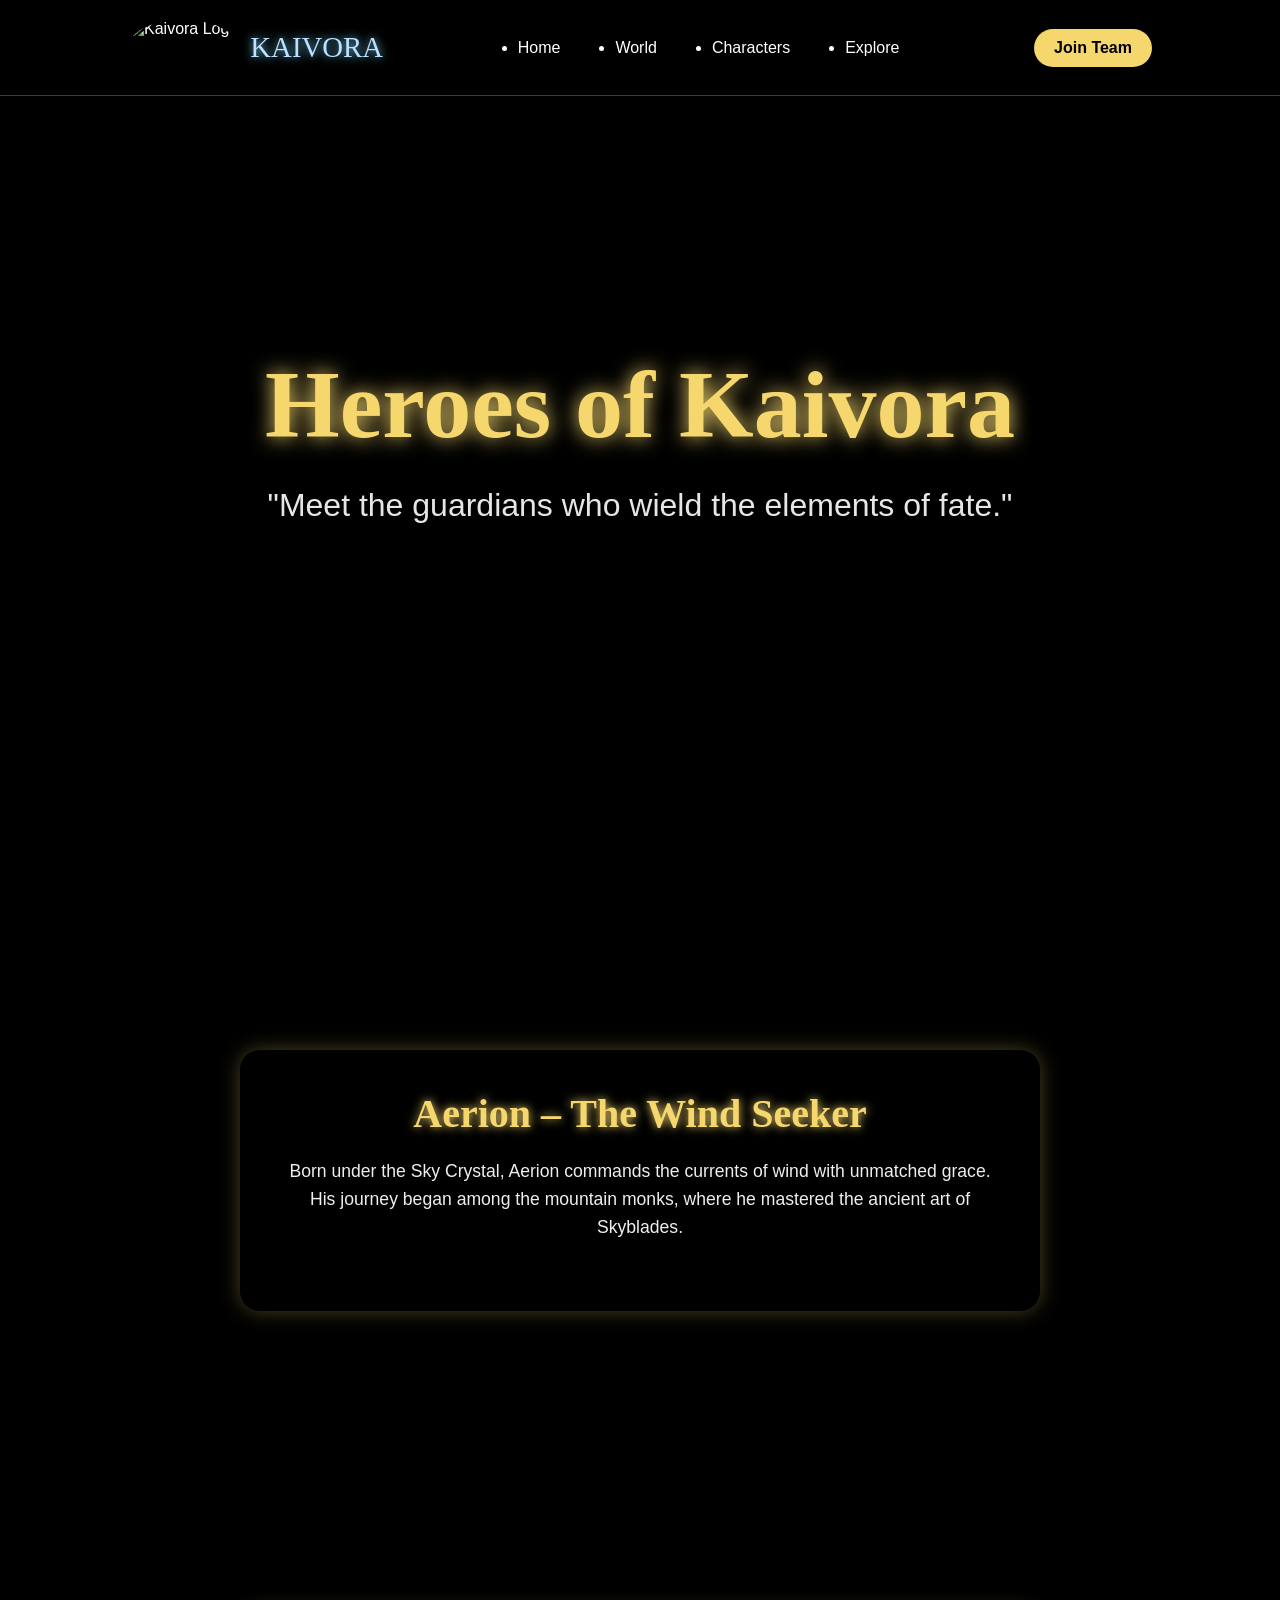
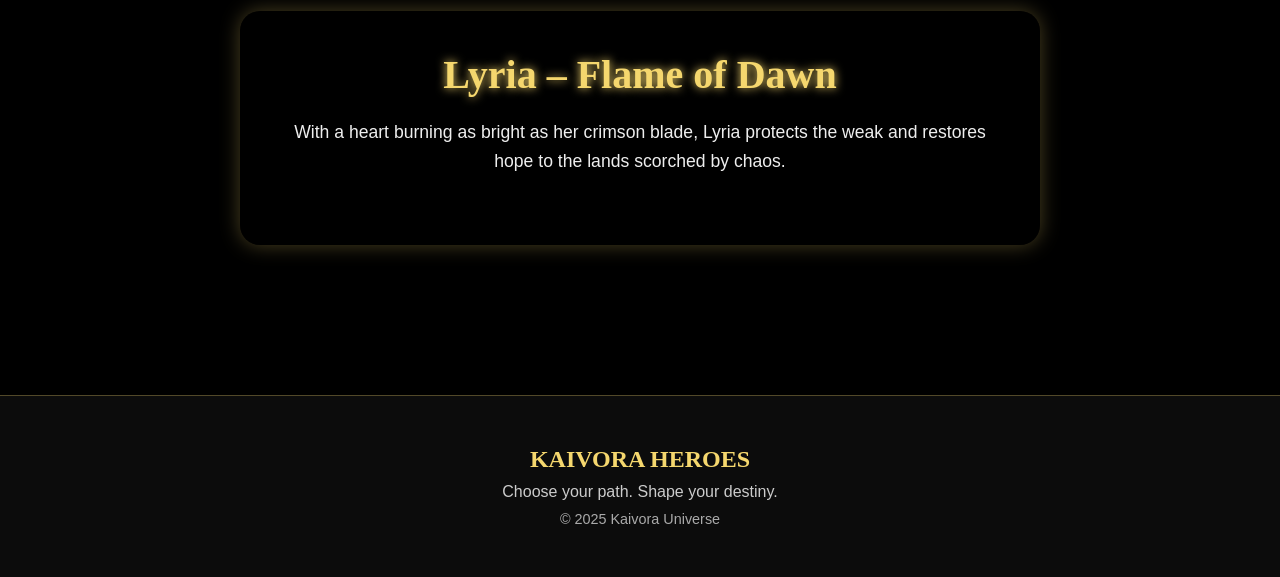
==== characters.html @ 28be4f79 "kaivora" ====
<!DOCTYPE html>
<html lang="en">
<head>
  <meta charset="UTF-8">
  <meta name="viewport" content="width=device-width, initial-scale=1.0">
  <title>Characters | Kaivora</title>
  <link rel="stylesheet" href="style.css">
</head>
<body>
  <header>
    <div class="logo">
      <img src="https://i.pinimg.com/1200x/09/67/33/096733968aed5289fad59ef4c59877d2.jpg" alt="Kaivora Logo">
      <span>KAIVORA</span>
  
    </div>
    <nav>
      <ul class="nav-links">
        <li><a href="index.html">Home</a></li>
        <li><a href="world.html">World</a></li>
        <li><a href="characters.html" class="active">Characters</a></li>
        <li><a href="explore.html">Explore</a></li>
      </ul>
    </nav>
    <a href="#" class="play-btn">Join Team</a>
  </header>

  <section class="hero" style="background-image: url('https://i.pinimg.com/1200x/f7/b3/f5/f7b3f5a75e510a4bb0f963c2d97c2c30.jpg');">
    <div class="hero-content">
      <h1 class="title">Heroes of Kaivora</h1>
      <p class="subtitle">"Meet the guardians who wield the elements of fate."</p>
    </div>
  </section>

  <section style="background-image: url('https://i.pinimg.com/originals/52/7b/41/527b41d9aeb4032d177bcb3b3ce8577a.jpg');">
    <div class="content">
      <h2>Aerion – The Wind Seeker</h2>
      <p>Born under the Sky Crystal, Aerion commands the currents of wind with unmatched grace. His journey began among the mountain monks, where he mastered the ancient art of Skyblades.</p>
    </div>
  </section>

  <section style="background-image: url('https://i.pinimg.com/1200x/1d/4f/17/1d4f173dfb5dc541ad2e26f76b04d3b4.jpg');">
    <div class="content">
      <h2>Lyria – Flame of Dawn</h2>
      <p>With a heart burning as bright as her crimson blade, Lyria protects the weak and restores hope to the lands scorched by chaos.</p>
    </div>
  </section>

  <footer>
    <h2>KAIVORA HEROES</h2>
    <p>Choose your path. Shape your destiny.</p>
    <div class="copy">© 2025 Kaivora Universe</div>
  </footer>
</body>
</html>
---- style.css ----
* {
  margin: 0;
  padding: 0;
  box-sizing: border-box;
}

body {
  font-family: Arial, Helvetica, sans-serif;
  background-color: #000;
  color: white;
  overflow-x: hidden;
}

/* ==== HEADER ==== */
header {
  position: fixed;
  top: 0;
  width: 100%;
  padding: 20px 10%;
  display: flex;
  justify-content: space-between;
  align-items: center;
  background: rgba(0, 0, 0, 0.7);
  z-index: 100;
  border-bottom: 1px solid rgba(255, 215, 0, 0.3);
}

.logo {
  display: flex;
  align-items: center;
  gap: 12px; 
}

.logo img {
  height: 55px;
  width: auto;
  border-radius: 100%;
}

.logo span {
  font-family: 'Cinzel Decorative', serif;
  font-size: 1.8rem;
  color: #bce0ff;
  text-shadow: 0 0 10px #77d5ff;
}

.nav-links {
  display: flex;
  gap: 55px;
}

.nav-links li a {
  text-decoration: none;
  color: #fff;
  font-weight: 500;
  font-size: 1rem;
  transition: 0.3s;
}

.nav-links li a:hover {
  color: #f5d76e;
  text-shadow: 0 0 8px #f5d76e;
}

.play-btn {
  background: #f5d76e;
  color: #000;
  padding: 10px 20px;
  border-radius: 30px;
  text-decoration: none;
  font-weight: bold;
  transition: all 0.3s;
}

.play-btn:hover {
  background: #fff4b2;
  transform: scale(1.05);
}

/* ==== HERO SECTION ==== */
.hero {
  height: 100vh;
  background-size: cover;
  background-position: center;
  background-repeat: no-repeat;
  display: flex;
  justify-content: center;
  align-items: center;
  text-align: center;
  position: relative;
}

.hero::after {
  content: '';
  position: absolute;
  top: 0;
  left: 0;
  width: 100%;
  height: 100%;
  background: rgba(0, 0, 0, 0.4);
}

.hero-content {
  position: relative;
  z-index: 2;
  max-width: 800px;
}

.hero .title {
  font-family: 'Cinzel Decorative', cursive;
  font-size: 6rem;
  color: #f5d76e;
  text-shadow: 0 0 20px #f5d76e;
  animation: fadeInDown 2s ease;
}
.hero .subtitle {
  font-size: 2rem;
  margin: 20px 0;
  color: #fff;
  opacity: 0.9;
}

.start-btn {
  background: #f5d76e;
  color: #000;
  padding: 14px 25px;
  border-radius: 30px;
  border: none;
  font-weight: bold;
  font-size: 1.5rem;
  cursor: pointer;
  animation: glowUp 2s infinite alternate;
}

.start-btn:hover {
  background: #fff4b2;
  transform: scale(1.05);
}


.about-image {
  width: 60%;
}

.about {
  width: 100%;
  display: flex;
  justify-content: center;
  align-items: center;
  gap: 70px;
  padding: 80px;
}


.about-image img {
  width: 100%;
  border-radius: 10%;
  box-shadow: 0 0 20px rgba(0,0,0,0.4);
}

section {
  background-size: cover;
  background-position: center;
  background-repeat: no-repeat;
  padding: 150px 10%;
  position: relative;
  color: white;
  text-align: center;
}

section::before {
  content: "";
  position: absolute;
  top: 0;
  left: 0;
  width: 100%;
  height: 100%;
  background: rgba(0, 0, 0, 0.4);
  z-index: 1;
}

section .content {
  position: relative;
  z-index: 2;
  max-width: 800px;
  margin: auto;
  background: rgba(0, 0, 0, 0.4);
  padding: 40px;
  border-radius: 20px;
  box-shadow: 0 0 20px rgba(245, 215, 110, 0.3);
  backdrop-filter: blur(4px);
}

section h2 {
  font-family: 'Cinzel Decorative', cursive;
  font-size: 2.5rem;
  color: #f5d76e;
  margin-bottom: 20px;
  text-shadow: 0 0 10px #f5d76e;
}

section p {
  font-size: 1.1rem;
  color: #eee;
  margin-bottom: 30px;
  line-height: 1.6;
}

/* ==== BUTTON LINKS ==== */
.btn-link {
  display: inline-block;
  padding: 12px 25px;
  background: #f5d76e;
  color: #000;
  border-radius: 30px;
  text-decoration: none;
  font-weight: bold;
  transition: all 0.3s ease;
}

.btn-link:hover {
  background: #fff4b2;
  transform: scale(1.05);
}

/* ==== FOOTER ==== */
footer {
  background: #0c0c0c;
  padding: 50px 10%;
  text-align: center;
  color: #ccc;
  border-top: 1px solid rgba(245, 215, 110, 0.3);
}

footer h2 {
  font-family: 'Cinzel Decorative', cursive;
  color: #f5d76e;
  margin-bottom: 10px;
}

footer .socials {
  margin: 20px 0;
}

footer .socials a {
  color: #f5d76e;
  text-decoration: none;
  margin: 0 10px;
  transition: 0.3s;
}

footer .socials a:hover {
  text-shadow: 0 0 8px #f5d76e;
}

footer .copy {
  margin-top: 10px;
  font-size: 0.9rem;
  color: #aaa;
}

/* ==== ANIMATIONS ==== */
@keyframes fadeInDown {
  0% {
    opacity: 0;
    transform: translateY(-30px);
  }
  100% {
    opacity: 1;
    transform: translateY(0);
  }
}

@keyframes fadeInUp {
  0% {
    opacity: 0;
    transform: translateY(30px);
  }
  100% {
    opacity: 1;
    transform: translateY(0);
  }
}

@keyframes glowUp {
  from {
    box-shadow: 0 0 10px #f5d76e;
  }
  to {
    box-shadow: 0 0 25px #f5d76e;
  }
}

/* ==== RESPONSIVE ==== */
@media (max-width: 768px) {
  header {
    flex-direction: column;
    text-align: center;
  }

  .nav-links {
    flex-wrap: wrap;
    gap: 15px;
  }

  .hero .title {
    font-size: 2.3rem;
  }

  .hero .subtitle {
    font-size: 1rem;
  }

  section {
    padding: 100px 5%;
  }

  section .content {
    padding: 30px;
  }
}
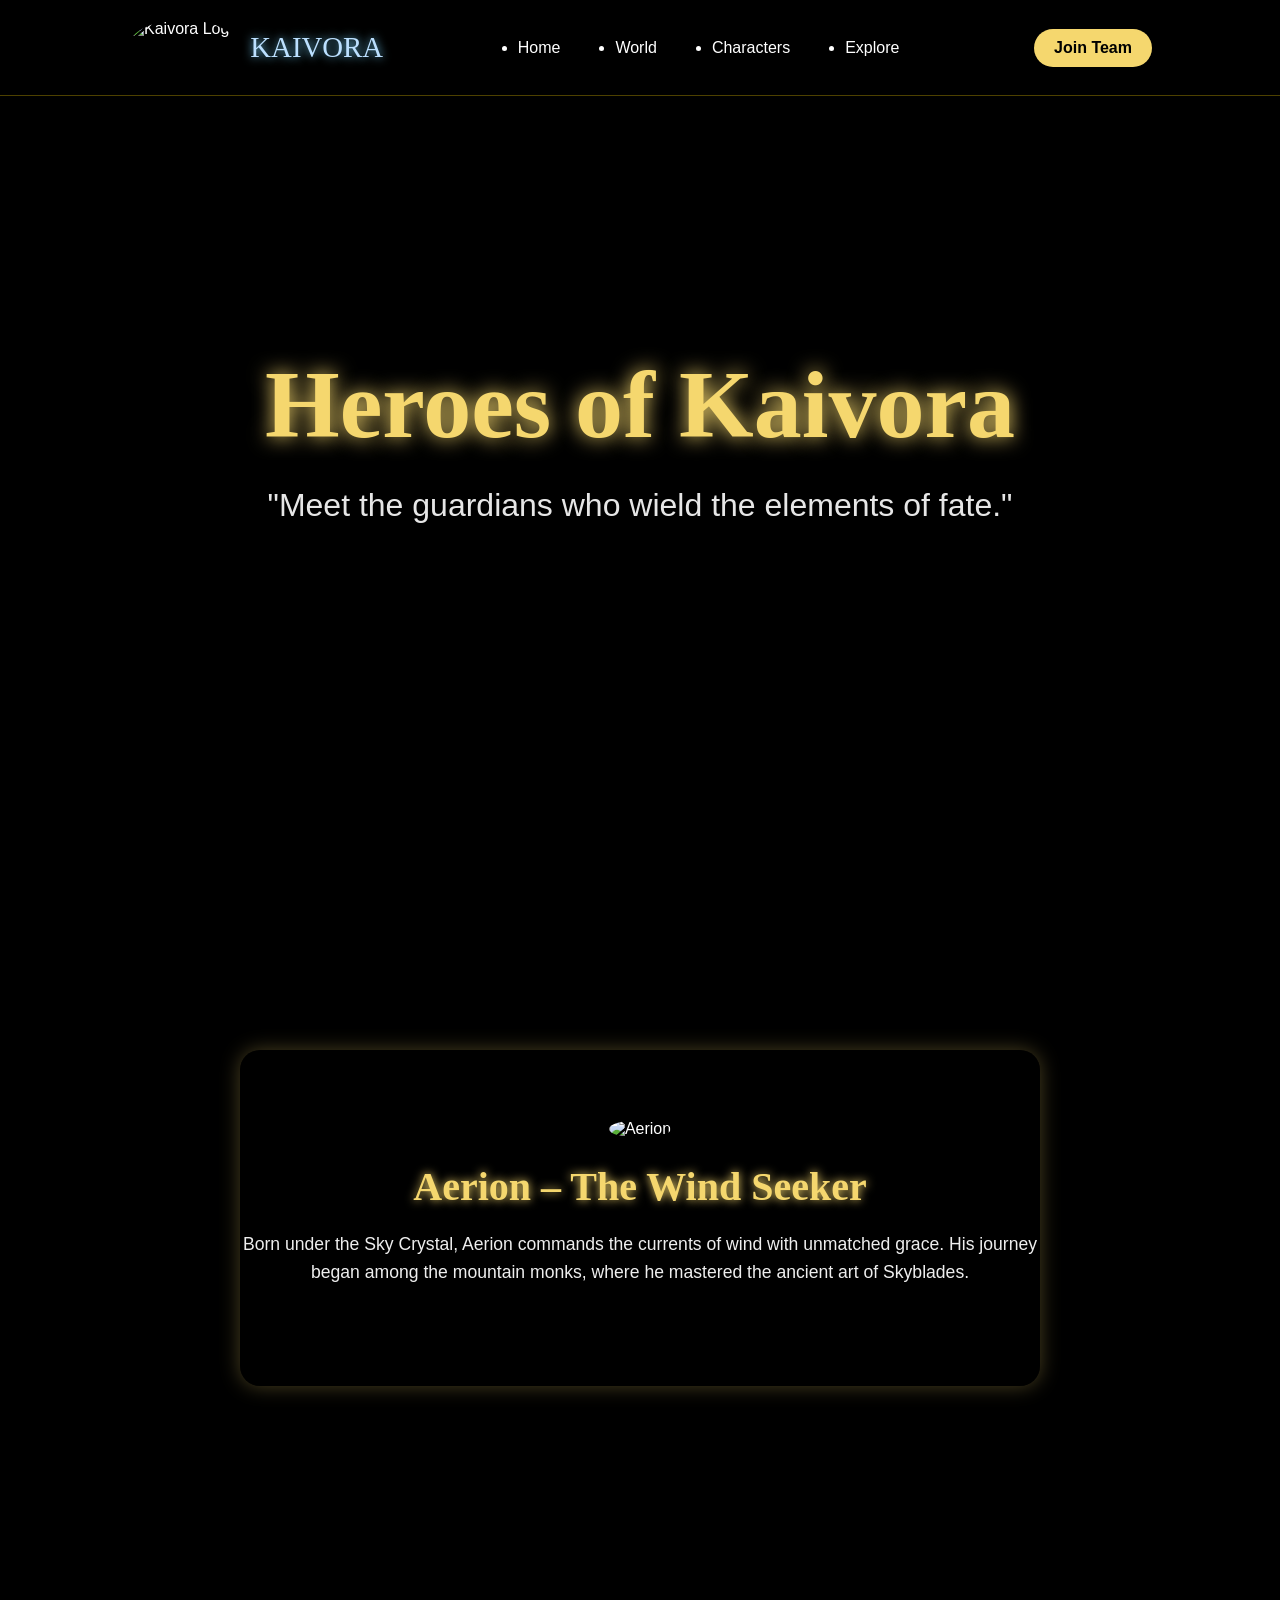
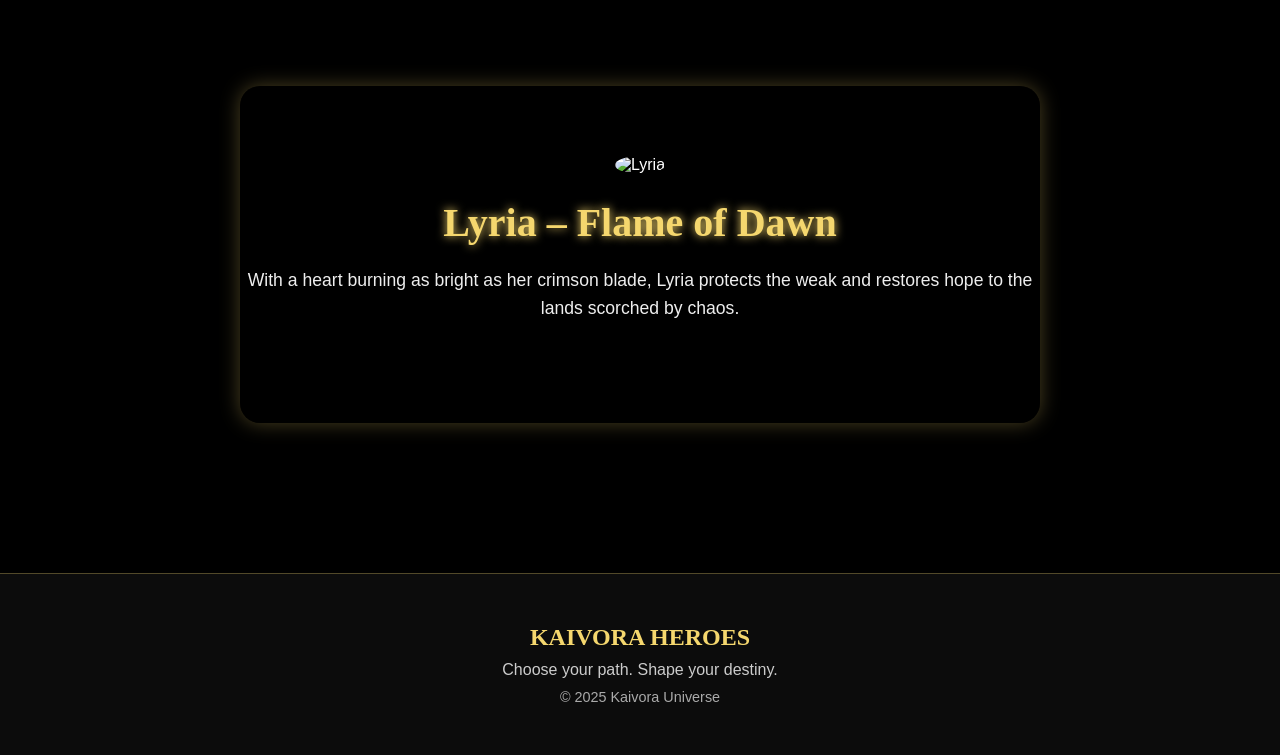
==== commit 825e071b: "kaivora" ====
--- a/characters.html
+++ b/characters.html
@@ -24,7 +24,7 @@
     <a href="#" class="play-btn">Join Team</a>
   </header>
 
-  <section class="hero" style="background-image: url('https://i.pinimg.com/1200x/f7/b3/f5/f7b3f5a75e510a4bb0f963c2d97c2c30.jpg');">
+  <section class="hero" style="background-image: url('https://i.pinimg.com/736x/62/ce/7d/62ce7dd04c8a826cf3b899000ca9d1e3.jpg');">
     <div class="hero-content">
       <h1 class="title">Heroes of Kaivora</h1>
       <p class="subtitle">"Meet the guardians who wield the elements of fate."</p>
@@ -33,6 +33,9 @@
 
   <section style="background-image: url('https://i.pinimg.com/originals/52/7b/41/527b41d9aeb4032d177bcb3b3ce8577a.jpg');">
     <div class="content">
+      <div class="aerion-img">
+        <img src="https://i.pinimg.com/1200x/0f/ec/5e/0fec5e22bca4f0a8f261d4d1245951c7.jpg" alt="Aerion">
+      </div>
       <h2>Aerion – The Wind Seeker</h2>
       <p>Born under the Sky Crystal, Aerion commands the currents of wind with unmatched grace. His journey began among the mountain monks, where he mastered the ancient art of Skyblades.</p>
     </div>
@@ -40,6 +43,9 @@
 
   <section style="background-image: url('https://i.pinimg.com/1200x/1d/4f/17/1d4f173dfb5dc541ad2e26f76b04d3b4.jpg');">
     <div class="content">
+      <div class="lyria-img">
+        <img src="https://i.pinimg.com/1200x/52/da/99/52da995d056ae0ff74ad29bcef0ce552.jpg" alt="Lyria">
+      </div>
       <h2>Lyria – Flame of Dawn</h2>
       <p>With a heart burning as bright as her crimson blade, Lyria protects the weak and restores hope to the lands scorched by chaos.</p>
     </div>
--- a/style.css
+++ b/style.css
@@ -10,8 +10,6 @@
   color: white;
   overflow-x: hidden;
 }
-
-/* ==== HEADER ==== */
 header {
   position: fixed;
   top: 0;
@@ -77,7 +75,6 @@
   transform: scale(1.05);
 }
 
-/* ==== HERO SECTION ==== */
 .hero {
   height: 100vh;
   background-size: cover;
@@ -205,8 +202,6 @@
   margin-bottom: 30px;
   line-height: 1.6;
 }
-
-/* ==== BUTTON LINKS ==== */
 .btn-link {
   display: inline-block;
   padding: 12px 25px;
@@ -222,8 +217,6 @@
   background: #fff4b2;
   transform: scale(1.05);
 }
-
-/* ==== FOOTER ==== */
 footer {
   background: #0c0c0c;
   padding: 50px 10%;
@@ -259,7 +252,6 @@
   color: #aaa;
 }
 
-/* ==== ANIMATIONS ==== */
 @keyframes fadeInDown {
   0% {
     opacity: 0;
@@ -319,3 +311,22 @@
     padding: 30px;
   }
 }
+section .content {
+    width: 80%;
+    margin: auto;
+    padding: 70px 0;
+    text-align: center;
+    color: white;
+    position: relative;
+}
+
+/* Character Images */
+.aerion-img img,
+.lyria-img img {
+    width: 320px;   /* perfect size */
+    height: auto;
+    border-radius: 50%;
+    box-shadow: 0 0 25px rgba(0, 0, 0, 0.6);
+    margin-bottom: 25px;
+}
+
